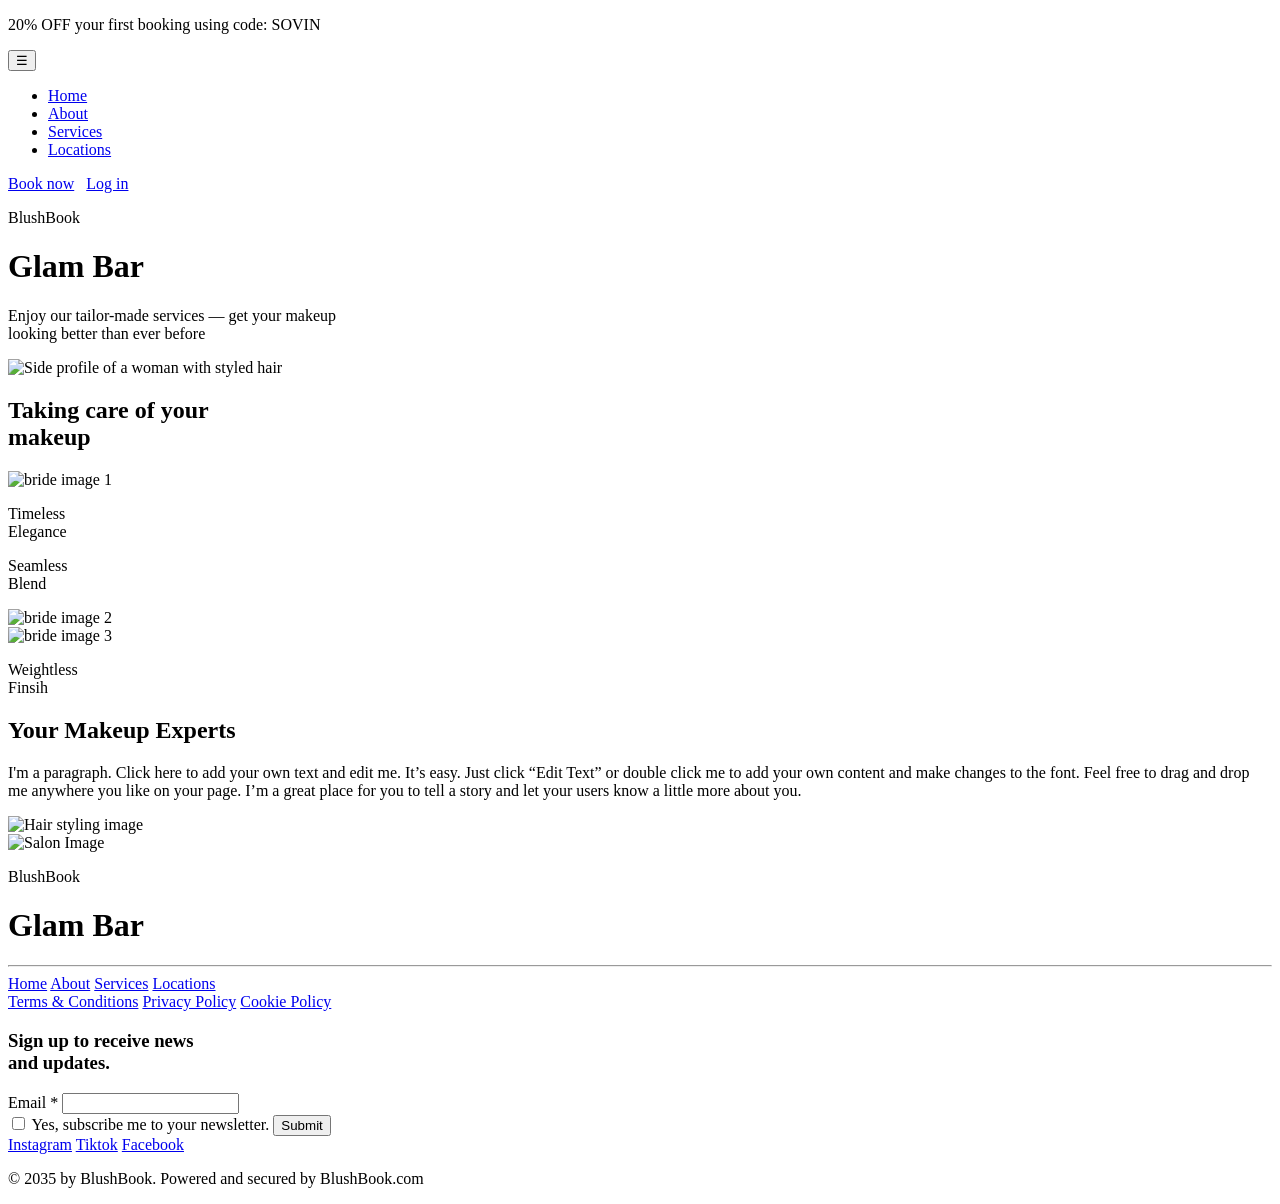
==== Project/index.html @ f3d64a3c "Add files via upload" ====
<!DOCTYPE html>
<html lang="en">
<head>
    <meta charset="UTF-8" />
    <meta name="viewport" content="width=device-width, initial-scale=1.0" />
    <title>BlushBook</title>

    <link href="https://fonts.googleapis.com/css2?family=Pinyon+Script&display=swap" rel="stylesheet">
    <link rel="preconnect" href="https://fonts.googleapis.com">
    <link rel="preconnect" href="https://fonts.gstatic.com" crossorigin>
    <link href="https://fonts.googleapis.com/css2?family=Great+Vibes&display=swap" rel="stylesheet">
    <link href="https://fonts.googleapis.com/css2?family=Michroma&family=Questrial&display=swap" rel="stylesheet">

    <link rel="stylesheet" href="../CSS/index.css" />

  </head>
  <body>

    <!-- ==================== TOP PROMOTIONAL BANNER ==================== -->
    <div class="promo-banner">
        <p>20% OFF your first booking using code: SOVIN</p>
    </div>

    <!-- ==================== NAVIGATION & HEADER AREA ==================== -->
    <header class="hero">

      <!-- Left Manu Bar & Right Book Now Button -->
      <nav class="top-nav">

      <div class="menu-bar">
        <button class="menu-btn" aria-label="Open menu">&#9776;</button>
        <div class="menu-btn-options" >
          <ul>
            <li><a href="about.html">Home</a></li>
            <li><a href="about.html">About</a></li>
            <li><a href="about.html">Services</a></li>
            <li><a href="about.html">Locations</a></li>
          </ul>
        </div>
      </div>

      <div class="book-btn-wrap">
        <a href="book.html" class="book-btn">Book now</a> &nbsp;
        <a href="login.html" class="book-btn">Log in</a>
      </div>
      </nav>

      <!-- Center Text Area -->
      <div class="brand">
        <p class="brand-mini">BlushBook</p>
        <h1>Glam Bar</h1>
        <p class="tagline" >
          Enjoy our tailor-made services — get your makeup <br />
          looking better than ever before
        </p>
      </div>

      <!-- Hero Image Area-->
      <div class="hero-image-wrap">
        <div class="hero-curve"></div>
        <img
          src="../Images/Heroine-Bride.png"
          id="hero-bride-img"
          alt="Side profile of a woman with styled hair"
          class="hero-image"
        />
      </div>
    </header>

    <!-- ======================== Section 2 =============================== -->
    <main>

      <section class="section section-services" id="services">
        <div class="container">
          <h2 class="section_2_tagline"> Taking care of your <br> makeup </h2>

          <div class="Timeless_Elegence">
            <div class="image_1">
              <img src="../Images/1.png" alt="bride image 1">
              <p> Timeless <br> Elegance </p>
            </div>

          </div>

          <div class="image_2">
            <p class="caption caption-top">Seamless <br>Blend</p>
            <img src="../Images/2.png" alt="bride image 2">
          </div>

          <div class="image_3">
            <img src="../Images/3.png" alt="bride image 3">
            <p class="caption caption-bottom"> Weightless <br>Finsih  </p>
          </div>
        </div>
      </section>
      
      <!-------------------------- Section 3 ------------------------------->

      <section class="section section-about" id="about">
      
        <div class="about-wrapper">
        
          <!-- Left Content -->
          <div class="about-content">
          
            <h2>Your Makeup Experts</h2>
          
            <p>
              I'm a paragraph. Click here to add your own text and edit me.
              It’s easy. Just click “Edit Text” or double click me to add your
              own content and make changes to the font. Feel free to drag and
              drop me anywhere you like on your page. I’m a great place for
              you to tell a story and let your users know a little more about you.
            </p>
          
          </div>
        
          <!-- Right Image -->
          <div class="about-image">
            <img src="../Images/Index-section-3-image.png" alt="Hair styling image">
          </div>
        
        </div>
      
      </section>

      <!-- ++++++++++++++++ Section 4 ++++++++++++++++++-->

      <section class="salon_section">

        <div class="salon-img">
          <img src="../Images/Salon_room.png" alt="Salon Image">
        </div>
        
      </section>

    </main>


    <footer class="footer">
  <div class="footer-brand">
    <p class="brand-small">BlushBook</p>
    <h1>Glam Bar</h1>
  </div>

  <hr>

  <div class="footer-content">

    <div class="footer-links">
      <div>
        <a href="#">Home</a>
        <a href="#">About</a>
        <a href="#">Services</a>
        <a href="#">Locations</a>
      </div>

      <div>
        <a href="#">Terms & Conditions</a>
        <a href="#">Privacy Policy</a>
        <a href="#">Cookie Policy</a>
      </div>
    </div>

    <div class="newsletter">
      <h3>Sign up to receive news<br>and updates.</h3>

      <label>Email *</label>
      <input type="email">

      <div class="newsletter-bottom">
        <label class="checkbox">
          <input type="checkbox">
          <span>Yes, subscribe me to your newsletter.</span>
        </label>

        <button type="submit">Submit</button>
      </div>
    </div>

    <div class="footer-social">
      <a href="#">Instagram</a>
      <a href="#">Tiktok</a>
      <a href="#">Facebook</a>

      <p class="copyright">
        © 2035 by BlushBook. Powered and secured by BlushBook.com
      </p>
    </div>

  </div>
</footer>
    <script src="../JS/index.js"></script>
</body>
</html>
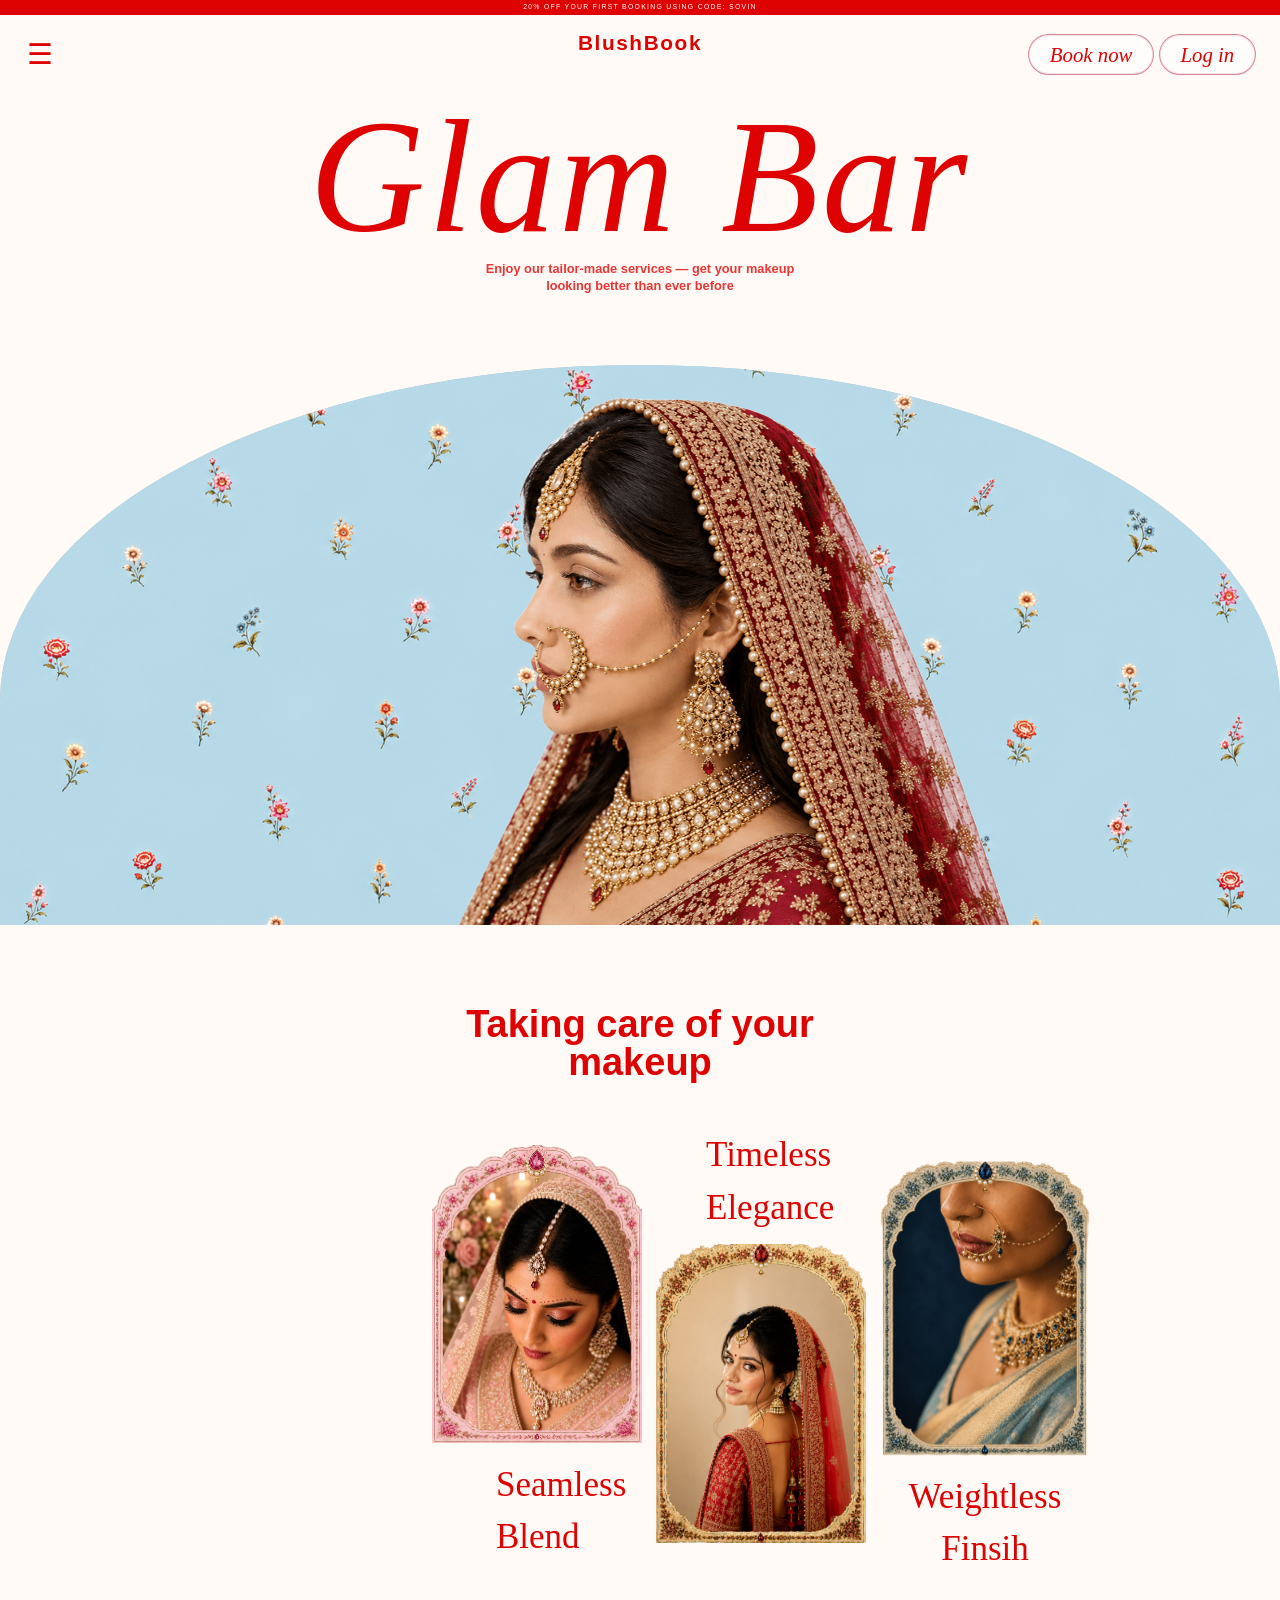
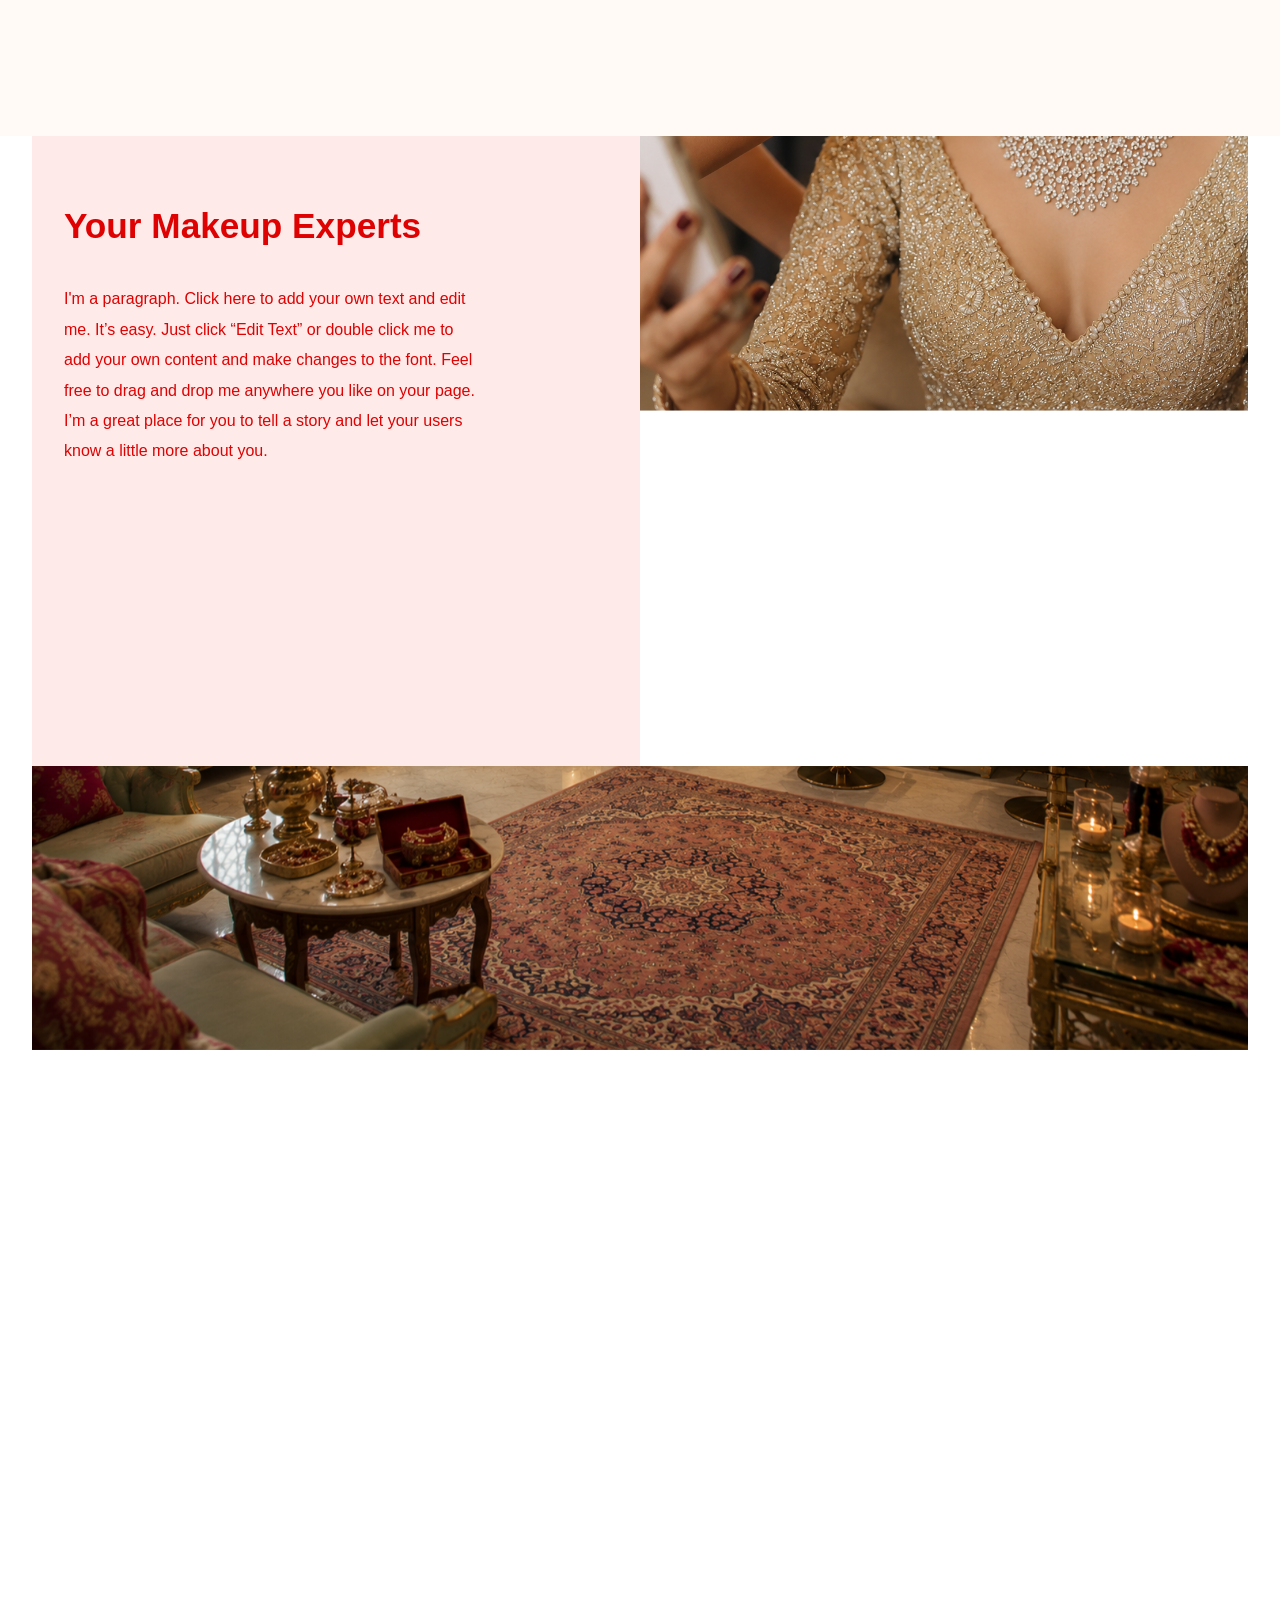
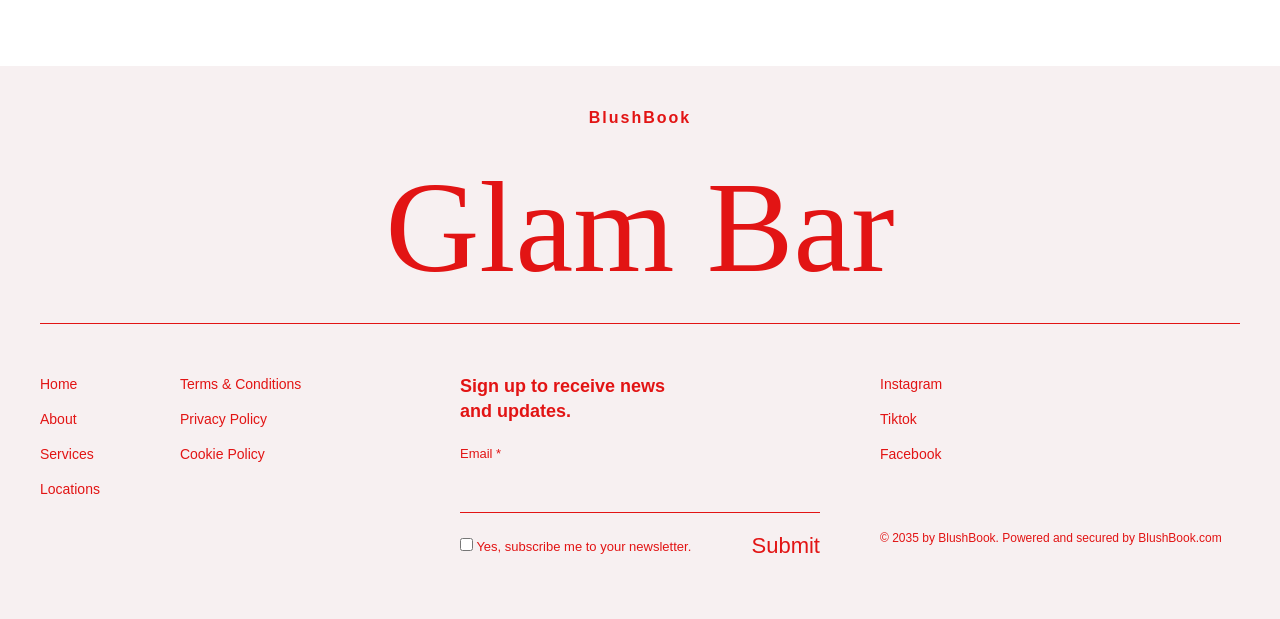
==== commit 1f986bd3: "Fix HTML structure and update resource paths" ====
--- a/Project/index.html
+++ b/Project/index.html
@@ -11,7 +11,7 @@
     <link href="https://fonts.googleapis.com/css2?family=Great+Vibes&display=swap" rel="stylesheet">
     <link href="https://fonts.googleapis.com/css2?family=Michroma&family=Questrial&display=swap" rel="stylesheet">
 
-    <link rel="stylesheet" href="../CSS/index.css" />
+    <link rel="stylesheet" href="CSS/index.css" />
 
   </head>
   <body>
@@ -59,7 +59,7 @@
       <div class="hero-image-wrap">
         <div class="hero-curve"></div>
         <img
-          src="../Images/Heroine-Bride.png"
+          src="Images/Heroine-Bride.png"
           id="hero-bride-img"
           alt="Side profile of a woman with styled hair"
           class="hero-image"
@@ -76,7 +76,7 @@
 
           <div class="Timeless_Elegence">
             <div class="image_1">
-              <img src="../Images/1.png" alt="bride image 1">
+              <img src="Images/1.png" alt="bride image 1">
               <p> Timeless <br> Elegance </p>
             </div>
 
@@ -84,11 +84,11 @@
 
           <div class="image_2">
             <p class="caption caption-top">Seamless <br>Blend</p>
-            <img src="../Images/2.png" alt="bride image 2">
+            <img src="Images/2.png" alt="bride image 2">
           </div>
 
           <div class="image_3">
-            <img src="../Images/3.png" alt="bride image 3">
+            <img src="Images/3.png" alt="bride image 3">
             <p class="caption caption-bottom"> Weightless <br>Finsih  </p>
           </div>
         </div>
@@ -117,7 +117,7 @@
         
           <!-- Right Image -->
           <div class="about-image">
-            <img src="../Images/Index-section-3-image.png" alt="Hair styling image">
+            <img src="Images/Index-section-3-image.png" alt="Hair styling image">
           </div>
         
         </div>
@@ -129,7 +129,7 @@
       <section class="salon_section">
 
         <div class="salon-img">
-          <img src="../Images/Salon_room.png" alt="Salon Image">
+          <img src="Images/Salon_room.png" alt="Salon Image">
         </div>
         
       </section>
@@ -190,6 +190,6 @@
 
   </div>
 </footer>
-    <script src="../JS/index.js"></script>
+    <script src="JS/index.js"></script>
 </body>
-</html>+</html>
--- a/Project/CSS/index.css
+++ b/Project/CSS/index.css
@@ -0,0 +1,594 @@
+:root {
+  --accent: #de0202;
+  --bg: #f8f8f8;
+  --text: #1f1f1f;
+  --muted: #6a6a6a;
+}
+* {
+  margin: 0;
+  padding: 0;
+  box-sizing: border-box;
+}
+body {
+  font-family: "Poppins", sans-serif;
+  color: var(--text);
+  background: #ffffff;
+  line-height: 1.5;
+  overflow-x: hidden;
+}
+
+.promo-banner {
+  background: var(--accent);
+  color: #fff;
+  text-align: center;
+  font-size: 0.43rem;
+  letter-spacing: 0.08rem;
+  text-transform: uppercase;
+  padding: 0.15rem 1rem;
+}
+
+.promo-banner p {
+  margin: 0;
+}
+
+.hero {
+  position: relative;
+  min-height: 100vh;
+  background: #ff80000a;
+}
+
+.top-nav {
+  position: absolute;
+  top: 1.2rem;
+  left: 1.5rem;
+  right: 1.5rem;
+  display: flex;
+  align-items: center;
+  justify-content: space-between;
+  z-index: 10;
+}
+
+.menu-bar{
+position: relative;
+display: inline-block;
+}
+
+.menu-btn {
+  border: 0;
+  background: transparent;
+  color: var(--accent);
+  font-size: 1.8rem;
+  line-height: 1;
+  font-weight: 300;
+  letter-spacing: 0.08rem;
+  cursor: pointer;
+  padding: 0.1rem 0.2rem;
+}
+
+.menu-btn-options{
+  display: none;
+  position: absolute;
+  z-index: 100;
+}
+.menu-btn-options ul{
+  list-style: none;
+}
+.menu-btn-options a {
+  text-align: center;
+  justify-content: center;
+  display: block;
+  text-decoration: none;
+  list-style: none;
+  color: var(--accent);
+  line-height: 1.2;
+  width: min(300px, 80vw);
+  font-size: clamp(1rem, 3vw, 2rem);
+  padding: 10px;
+  background-color: #fce6e6;
+  border-bottom: 1px solid var(--accent);
+  box-sizing: border-box;
+  cursor: pointer;
+  transition: background-color 0.3s ease, color 0.3s ease;
+}
+.menu-btn-options a:hover{
+  background-color: var(--accent);
+  color: #fff;
+}
+.menu-btn-options.show{
+  display: block;
+}
+
+.book-btn-wrap {
+  display: flex;
+  justify-content: flex-end;
+}
+
+.book-btn {
+  color: var(--accent);
+  text-decoration: none;
+  border: 1px solid rgba(179, 18, 45, 0.5);
+  border-radius: 999px;
+  padding: 0.28rem 1.3rem 0.34rem;
+  font-size: 1.3rem;
+  line-height: 1.2;
+  font-family: "Great Vibes", cursive;
+  font-style: italic;
+  font-weight: 400;
+  background: rgba(255, 255, 255, 0.65);
+  box-shadow: 0 0 0 1px rgba(179, 18, 45, 0.12) inset;
+  transition: background 0.3s ease;
+  padding-top: 0.5rem;
+}
+
+.book-btn:hover {
+  background: rgba(179, 18, 45, 0.06);
+}
+
+.brand {
+  text-align: center;
+  padding-top: 0.9rem;
+  max-width: 980px;
+  margin: 0 auto;
+}
+
+.brand-mini {
+  text-align: center;
+  color: var(--accent);
+  font-size: 1.30rem;
+  font-weight: 600;
+  letter-spacing: 0.1rem;
+  line-height: 1;
+  margin-bottom: 0.5rem;
+  padding-top: 0.2rem;
+}
+
+.brand h1 {
+  color: var(--accent);
+  font-family: "Great Vibes", cursive;
+  font-style: italic;
+  font-weight: 500;
+  font-size: clamp(5rem, 18vw, 10rem);
+  padding-top: 3rem;
+  line-height: 0.85;
+  letter-spacing: 0.02em;
+}
+
+.tagline {
+  color: rgba(228, 0, 0, 0.788);
+  font-size: 0.8rem;
+  line-height: 1.3;
+  font-weight: 600;
+  padding-top: 1rem;
+  padding-bottom: 2rem;
+}
+
+.hero-image-wrap {
+  position: relative;
+  width: 100%;
+  height: min(61vw, 560px);
+  margin-top: 2.4rem;
+  overflow: hidden;
+  background: #a9c1d0;
+  /* Balanced arc: smoother sides, not over-deep */
+  border-radius: 100% 100% 0 0 / 120% 120% 0 0;
+  display: flex;
+  justify-content: center;
+  align-items: flex-start;
+
+}
+
+.hero-curve {
+  position: absolute;
+  inset: 0;
+  background-image: url("../Images/Heroine-Bg-image.png");
+  background-size: cover;
+  background-position: center;
+  background-repeat: no-repeat;
+  z-index: 0;
+}
+
+.hero-image {
+  padding-top: 2rem;
+  position: absolute;
+  bottom: 0;
+  align-self: flex-start;
+  z-index: 1;
+  width: min(980px, 90vw);
+  height: auto;
+  max-width: 100%;
+  max-height: 100%;
+  object-fit: contain;
+  object-position: center;
+  margin-bottom: 0;
+}
+
+/* ++++++++++++++++++ Section 2 +++++++++++++++++++++*/
+
+.section-services {
+  position: relative;
+  min-height: auto;
+  background-color: #ff80000a;
+  overflow: hidden;
+}
+.section_2_tagline {
+  text-align: center;
+  color: var(--accent);
+  font-size: 38px;
+  line-height: 1;
+  margin-top: 5rem;
+}
+
+.Timeless_Elegence {
+  margin-top: 3rem;
+  color: var(--accent);
+  font-family: "Great Vibes", cursive;
+  font-size: 35px;
+  display: flex;
+  gap: 4rem;
+  align-items: flex-start;
+  flex-wrap: wrap;
+}
+.image_1 {
+  gap: 4rem;
+  display: flex;
+  transition-delay: 0.05s;
+}
+.image_1 img{
+  margin-left: 27rem;
+  margin-top: 1rem;
+}
+.image_2 img{
+  margin-left: 10rem;
+  margin-top: -20rem;
+}
+.image_3{
+  display: flex;
+  flex-direction: column;
+  align-items: center;
+  width: 210px;
+  --base-transform: translate(55rem, -17rem);
+  transform: var(--base-transform) translateY(50px);
+  transition-delay: 0.35s;
+}
+.section-services.show-images .image_1,
+.section-services.show-images .image_2 {
+  opacity: 1;
+  transform: translateY(0);
+}
+
+.section-services.show-images .image_3 {
+  opacity: 1;
+  transform: translate(55rem, -17rem) translateY(0);
+}
+.image_3 p {
+  text-align: center;
+  margin: 0.8rem 0 0;
+  width: 100%;
+  font-size: 35px;
+  color: var(--accent);
+}
+.image_3 img {
+  margin: 0;
+  width: 210px;
+  display: block;
+}
+.image_1,
+.image_2,
+.image_3 {
+  position: relative;
+  opacity: 0;
+  transition: opacity 0.8s ease, transform 0.8s ease;
+  transition-delay: 0.2s;
+}
+.image_1 {
+  transform: translateY(50px);
+}
+
+.image_2 {
+  transform: translateY(50px);
+}
+.image_3 {
+  transform: translate(55rem, -17rem) translateY(50px);
+}
+.image_1 img,
+.image_2 img,
+.image_3 img {
+  width: 210px;
+  display: block;
+}
+.image_2,
+.image_3 {
+  margin-bottom: -7rem;
+  font-family: "Great Vibes", cursive;
+}
+.image_2 {
+  margin-left: 31rem;
+  margin-top: 1rem;
+  font-size: 35px;
+  color: var(--accent);
+  transition-delay: 0.2s;
+}
+@media (max-width: 768px) {
+  .Timeless_Elegence {
+    display: flex;
+    flex-direction: column;
+    align-items: center;
+    gap: 1.5rem;
+    margin-top: 1.5rem;
+  }
+  .image_1 {
+    display: flex;
+    flex-direction: column-reverse;
+    align-items: center;
+    gap: 0.5rem;
+    margin-left: 0;
+  }
+
+  .image_1 p {
+    margin: 0;
+    text-align: center;
+    width: 100%;
+  }
+
+  .image_1 img {
+    margin: 0;
+  }
+
+  .image_1,
+  .image_2,
+  .image_3 {
+    position: static;
+    top: auto;
+    left: auto;
+    margin: 0;
+    width: 100%;
+    display: flex;
+    justify-content: center;
+  }
+
+  .image_1 img,
+  .image_2 img,
+  .image_3 img {
+    margin: 0;
+    width: min(85vw, 260px);
+    height: auto;
+    transform: none;
+  }
+
+  .Timeless_Elegence p,
+  .Timeless_Elegence .text {
+    width: 100%;
+    text-align: center;
+    margin: 0;
+  }
+  .image_3 {
+    transform: none;
+  }
+}
+
+/* +++++++++++++++++ Section 3 +++++++++++++++++++*/
+
+.about-wrapper{
+  display: flex;
+  align-items: stretch;
+  justify-content: space-between;
+  min-height: 70vh;
+  overflow: hidden;
+  width: 95%;
+  max-width: 1800px;
+  margin: 0 auto;
+}
+
+.about-content{
+  width: 50%;
+  background: #ffeaea;
+  padding: 4rem 2rem 3rem 2rem;
+  display: flex;
+  flex-direction: column;
+}
+
+.about-content h2{
+  color: var(--accent);
+  font-size: 2.2rem;
+  margin-bottom: 2rem;
+  font-weight: 600;
+}
+
+.about-content p{
+  color: var(--accent);
+  font-size: 1rem;
+  line-height: 1.9;
+  max-width: 420px;
+}
+
+.about-image{
+  width: 50%;
+  min-height: 70vh;
+  overflow: hidden;
+  position: relative;
+}
+
+.about-image img{
+  width: 100%;
+  height: 120%;
+  object-position: center top;
+  object-fit: cover;
+  display: block;
+  position: absolute;
+  top: -10%;
+  left: 0;
+  transition: transform 0.1s linear;
+}
+
+/* +++++++++++++++++++++ Section 4 +++++++++++++++++++++*/
+
+
+.salon-img{
+  width: 95%;
+  height: 100vh;
+  margin-left: 2.5%;
+
+  overflow: hidden;
+  position: relative;
+}
+
+.salon-img img{
+
+  width: 100%;
+  height: 90%;
+
+  object-fit: cover;
+
+  position: absolute;
+  top: 0;
+  left: 0;
+
+  will-change: transform;
+}
+
+/* +++++++++++++++++++++++++ Footer +++++++++++++++++++++++++*/
+.footer{
+  background:#f7f0f1;
+  padding:40px 40px 60px;
+  color:#e21414;
+}
+
+.footer-brand{
+  text-align:center;
+  margin-bottom:30px;
+}
+
+.brand-small{
+  font-size:16px;
+  font-weight:600;
+  letter-spacing:2px;
+  margin-bottom:px;
+}
+
+.footer-brand h1{
+  font-family: "Great Vibes", cursive;
+  font-size:130px;
+  font-weight:400;
+  margin:0;
+  color:#e21414;
+}
+
+.footer hr{
+  border:none;
+  border-top:1px solid #e21414;
+  margin:30px 0 50px;
+  margin-top: -2rem;
+}
+
+.footer-content{
+  display:grid;
+  grid-template-columns:1fr 1fr 1fr;
+  gap:60px;
+  align-items:flex-start;
+}
+
+.footer-links{
+  display:flex;
+  gap:80px;
+}
+
+.footer-links div{
+  display:flex;
+  flex-direction:column;
+  gap:14px;
+}
+
+.footer-links a,
+.footer-social a{
+  color:#e21414;
+  text-decoration:none;
+  font-size:14px;
+}
+
+.footer-links a:hover,
+.footer-social a:hover{
+  text-decoration:underline;
+}
+
+.newsletter h3{
+  font-size:18px;
+  margin-bottom:20px;
+  line-height:1.4;
+}
+
+.newsletter label{
+  display:block;
+  font-size:13px;
+}
+
+.newsletter input[type="email"]{
+  width:100%;
+  border:none;
+  border-bottom:1px solid #e21414;
+  background:transparent;
+  padding:12px 0;
+  margin-top:10px;
+  margin-bottom:20px;
+  outline:none;
+}
+
+.newsletter-bottom{
+  display:flex;
+  justify-content:space-between;
+  align-items:center;
+  gap:20px;
+}
+
+.checkbox{
+  display:flex;
+  align-items:flex-start;
+  gap:10px;
+  font-size:12px;
+  max-width:250px;
+}
+
+.checkbox input{
+  margin-top:2px;
+}
+
+.newsletter button{
+  background:none;
+  border:none;
+  color:#e21414;
+  font-size:22px;
+  cursor:pointer;
+}
+
+.footer-social{
+  display:flex;
+  flex-direction:column;
+  gap:14px;
+  align-items:flex-start;
+}
+
+.copyright{
+  margin-top:50px;
+  font-size:12px;
+  line-height:1.6;
+}
+
+@media (max-width:768px){
+
+  .footer-brand h1{
+    font-size:70px;
+  }
+
+  .footer-content{
+    grid-template-columns:1fr;
+    gap:40px;
+  }
+
+  .footer-links{
+    gap:40px;
+  }
+
+  .newsletter-bottom{
+    flex-direction:column;
+    align-items:flex-start;
+  }
+}
